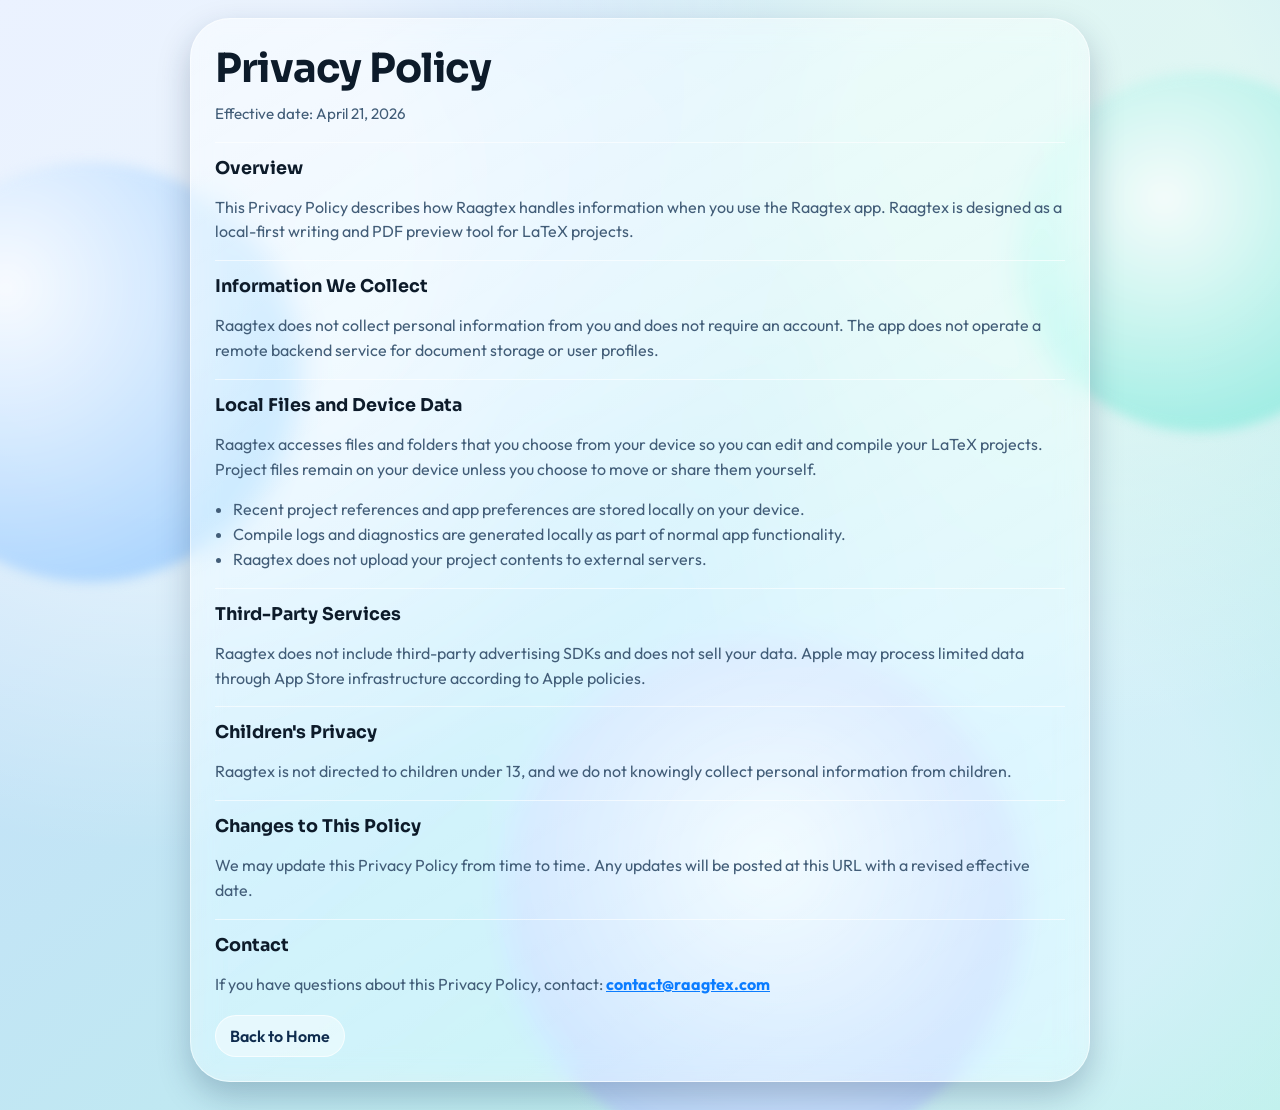
==== Website/privacy.html @ 2f1417db "privacy policy" ====
<!DOCTYPE html>
<html lang="en">

<head>
  <meta charset="UTF-8" />
  <meta name="viewport" content="width=device-width, initial-scale=1.0" />
  <title>Raagtex Privacy Policy</title>
  <meta name="description" content="Privacy Policy for the Raagtex app." />
  <link rel="preconnect" href="https://fonts.googleapis.com" />
  <link rel="preconnect" href="https://fonts.gstatic.com" crossorigin />
  <link href="https://fonts.googleapis.com/css2?family=Outfit:wght@400;500;600;700&amp;family=Sora:wght@500;700&amp;display=swap" rel="stylesheet" />
  <link rel="stylesheet" href="./styles.css" />
  <style>
    .legal-wrap {
      width: min(900px, calc(100% - 30px));
      margin: 18px auto 28px;
    }

    .legal-page {
      border-radius: 40px;
      padding: 24px;
    }

    .legal-page h1 {
      margin: 0;
      font-family: "Sora", sans-serif;
      font-size: clamp(1.8rem, 4.5vw, 2.5rem);
      letter-spacing: -0.02em;
    }

    .legal-meta {
      margin-top: 8px;
      color: var(--ink-soft);
      font-size: 0.95rem;
    }

    .legal-page section {
      margin-top: 16px;
      padding-top: 14px;
      border-top: 1px solid rgba(255, 255, 255, 0.6);
    }

    .legal-page h2 {
      margin: 0 0 8px;
      font-family: "Sora", sans-serif;
      font-size: 1.1rem;
    }

    .legal-page p,
    .legal-page li {
      color: var(--ink-soft);
      line-height: 1.55;
    }

    .legal-page ul {
      margin: 0;
      padding-left: 18px;
    }

    .legal-actions {
      margin-top: 18px;
      display: flex;
      gap: 10px;
      flex-wrap: wrap;
    }

    .legal-actions a {
      text-decoration: none;
      padding: 10px 14px;
      border-radius: 999px;
      color: #0f2c4e;
      background: rgba(255, 255, 255, 0.45);
      border: 1px solid rgba(255, 255, 255, 0.7);
      font-weight: 600;
    }
  </style>
</head>

<body>
  <div class="bg-blobs" aria-hidden="true">
    <div class="blob a"></div>
    <div class="blob b"></div>
    <div class="blob c"></div>
  </div>

  <div class="legal-wrap">
    <main class="legal-page glass">
      <h1>Privacy Policy</h1>
      <p class="legal-meta">Effective date: April 21, 2026</p>

      <section>
        <h2>Overview</h2>
        <p>
          This Privacy Policy describes how Raagtex handles information when you use the Raagtex app.
          Raagtex is designed as a local-first writing and PDF preview tool for LaTeX projects.
        </p>
      </section>

      <section>
        <h2>Information We Collect</h2>
        <p>
          Raagtex does not collect personal information from you and does not require an account.
          The app does not operate a remote backend service for document storage or user profiles.
        </p>
      </section>

      <section>
        <h2>Local Files and Device Data</h2>
        <p>
          Raagtex accesses files and folders that you choose from your device so you can edit and compile your LaTeX projects.
          Project files remain on your device unless you choose to move or share them yourself.
        </p>
        <ul>
          <li>Recent project references and app preferences are stored locally on your device.</li>
          <li>Compile logs and diagnostics are generated locally as part of normal app functionality.</li>
          <li>Raagtex does not upload your project contents to external servers.</li>
        </ul>
      </section>

      <section>
        <h2>Third-Party Services</h2>
        <p>
          Raagtex does not include third-party advertising SDKs and does not sell your data.
          Apple may process limited data through App Store infrastructure according to Apple policies.
        </p>
      </section>

      <section>
        <h2>Children's Privacy</h2>
        <p>
          Raagtex is not directed to children under 13, and we do not knowingly collect personal information from children.
        </p>
      </section>

      <section>
        <h2>Changes to This Policy</h2>
        <p>
          We may update this Privacy Policy from time to time. Any updates will be posted at this URL with a revised effective date.
        </p>
      </section>

      <section>
        <h2>Contact</h2>
        <p>
          If you have questions about this Privacy Policy, contact: <a class="inline" href="mailto:contact@raagtex.com">contact@raagtex.com</a>
        </p>
      </section>

      <div class="legal-actions">
        <a href="./index.html">Back to Home</a>
      </div>
    </main>
  </div>

  <script src="./script.js"></script>
</body>

</html>
---- Website/styles.css ----
:root {
  --bg: #c9dcff;
  --bg-2: #b9f1e8;
  --ink: #0d1b2a;
  --ink-soft: #425d78;
  --glass: rgba(255, 255, 255, 0.34);
  --glass-strong: rgba(255, 255, 255, 0.5);
  --line: rgba(255, 255, 255, 0.55);
  --shadow: rgba(21, 48, 82, 0.25);
  --accent: #0b7cff;
}

* {
  box-sizing: border-box;
}

html,
body {
  margin: 0;
  min-height: 100%;
}

body {
  font-family: "Outfit", sans-serif;
  color: var(--ink);
  background:
    radial-gradient(circle at 12% 18%, #ffffffa0 0 18%, transparent 45%),
    radial-gradient(circle at 82% 12%, #f0fff3a3 0 14%, transparent 42%),
    radial-gradient(circle at 78% 74%, #dff2ffa1 0 16%, transparent 40%),
    linear-gradient(140deg, var(--bg), var(--bg-2));
  overflow-x: hidden;
}

.bg-blobs {
  position: fixed;
  inset: 0;
  pointer-events: none;
  z-index: -1;
}

.blob {
  position: absolute;
  border-radius: 50%;
  filter: blur(6px);
  opacity: 0.65;
  mix-blend-mode: soft-light;
}

.blob.a {
  width: 420px;
  height: 420px;
  left: -120px;
  top: 18vh;
  background: radial-gradient(circle at 30% 30%, #ffffff, #6fb6ff);
}

.blob.b {
  width: 360px;
  height: 360px;
  right: -100px;
  top: 8vh;
  background: radial-gradient(circle at 40% 35%, #ffffff, #5de3d1);
}

.blob.c {
  width: 520px;
  height: 520px;
  right: 20vw;
  bottom: -260px;
  background: radial-gradient(circle at 50% 42%, #ffffff, #9fb8ff);
}

.shell {
  width: min(1150px, calc(100% - 30px));
  margin: 18px auto 28px;
  display: grid;
  grid-template-columns: 280px minmax(0, 1fr);
  gap: 16px;
}

.glass {
  border: 1px solid var(--line);
  background: linear-gradient(150deg, var(--glass-strong), var(--glass));
  backdrop-filter: blur(14px) saturate(140%);
  -webkit-backdrop-filter: blur(14px) saturate(140%);
  box-shadow: 0 14px 32px var(--shadow);
}

.nav {
  border-radius: 46px;
  padding: 20px;
  position: sticky;
  top: 14px;
  align-self: start;
}

.logo {
  width: 56px;
  height: 56px;
  border-radius: 18px;
  display: inline-flex;
  align-items: center;
  justify-content: center;
  font-family: "Sora", sans-serif;
  font-size: 1.1rem;
  font-weight: 700;
  letter-spacing: -0.03em;
  margin-bottom: 8px;
  background: rgba(255, 255, 255, 0.58);
  border: 1px solid rgba(255, 255, 255, 0.72);
  color: #0a3f7c;
}

.name {
  font-family: "Sora", sans-serif;
  font-size: 1.36rem;
  margin: 10px 0 6px;
  letter-spacing: -0.02em;
}

.muted {
  color: var(--ink-soft);
  font-size: 0.92rem;
}

.nav a {
  display: block;
  text-decoration: none;
  margin-top: 10px;
  padding: 10px 12px;
  color: #0f2c4e;
  font-weight: 600;
  border-radius: 26px;
  transition: transform 180ms ease, background 180ms ease;
}

.nav a:hover {
  transform: translateX(4px);
  background: rgba(255, 255, 255, 0.45);
}

.content {
  border-radius: 54px;
  padding: 22px;
}

.hero {
  border-radius: 32px;
  padding: 24px;
  margin-bottom: 14px;
}

.hero h1 {
  font-family: "Sora", sans-serif;
  margin: 0;
  font-size: clamp(2rem, 6vw, 3.15rem);
  letter-spacing: -0.025em;
}

.hero p {
  margin: 10px 0 0;
  color: var(--ink-soft);
  max-width: 70ch;
}

.kpis {
  display: grid;
  grid-template-columns: repeat(3, minmax(0, 1fr));
  gap: 12px;
  margin-top: 16px;
}

.kpi {
  padding: 12px;
  border-radius: 16px;
  border: 1px solid rgba(255, 255, 255, 0.7);
  background: rgba(255, 255, 255, 0.42);
}

.kpi strong {
  display: block;
  font-size: 1.2rem;
  font-family: "Sora", sans-serif;
}

.kpi span {
  color: var(--ink-soft);
  font-size: 0.9rem;
}

.grid {
  display: grid;
  gap: 12px;
  grid-template-columns: repeat(12, minmax(0, 1fr));
}

.card {
  border-radius: 32px;
  padding: 16px;
}

.card h2 {
  margin: 0 0 10px;
  font-size: 1.1rem;
  font-family: "Sora", sans-serif;
}

.preview-link {
  display: block;
  text-decoration: none;
  color: inherit;
  padding: 12px;
  border-radius: 16px;
  border: 1px solid rgba(255, 255, 255, 0.62);
  background: rgba(174, 225, 255, 0.45);
  transition: transform 180ms ease, background 180ms ease;
  margin-top: 10px;
}

.preview-link:hover {
  transform: translateY(-2px);
  background: rgba(255, 255, 255, 0.52);
}

.preview-link h3 {
  margin: 0 0 6px;
  font-family: "Sora", sans-serif;
  font-size: 1rem;
}

.preview-link p {
  margin: 0;
  color: var(--ink-soft);
}

span.tag {
  display: inline-block;
  margin: 0 8px 8px 0;
  padding: 7px 10px;
  border-radius: 999px;
  background: rgba(174, 225, 255, 0.45);
  border: 1px solid rgba(255, 255, 255, 0.7);
  font-size: 0.84rem;
  font-weight: 600;
}

ul.clean {
  margin: 0;
  padding-left: 18px;
}

ul.clean li {
  margin-bottom: 8px;
}

.footer {
  margin-top: 14px;
  color: #24456d;
  font-size: 0.85rem;
  text-align: right;
}

a.inline {
  color: var(--accent);
  font-weight: 700;
}

.shots-grid {
  display: grid;
  gap: 12px;
  grid-template-columns: repeat(2, minmax(0, 1fr));
}

.shot {
  margin: 0;
  border-radius: 18px;
  border: 1px solid rgba(255, 255, 255, 0.68);
  background: rgba(255, 255, 255, 0.4);
  overflow: hidden;
}

.shot-media {
  background: linear-gradient(140deg, rgba(214, 235, 255, 0.75), rgba(228, 249, 242, 0.75));
  padding: 8px;
}

.shot img {
  width: 100%;
  height: auto;
  object-fit: contain;
  display: block;
  border-radius: 10px;
}

.shot figcaption {
  padding: 10px 12px;
  font-size: 0.88rem;
  color: var(--ink-soft);
  font-weight: 600;
}

.span-7 {
  grid-column: span 7;
}

.span-5 {
  grid-column: span 5;
}

.span-12 {
  grid-column: span 12;
}

@media (max-width: 980px) {
  .shell {
    grid-template-columns: 1fr;
  }

  .nav {
    position: static;
  }

  .kpis {
    grid-template-columns: 1fr;
  }

  .span-7,
  .span-5,
  .span-12 {
    grid-column: span 12;
  }

  .shots-grid {
    grid-template-columns: 1fr;
  }
}
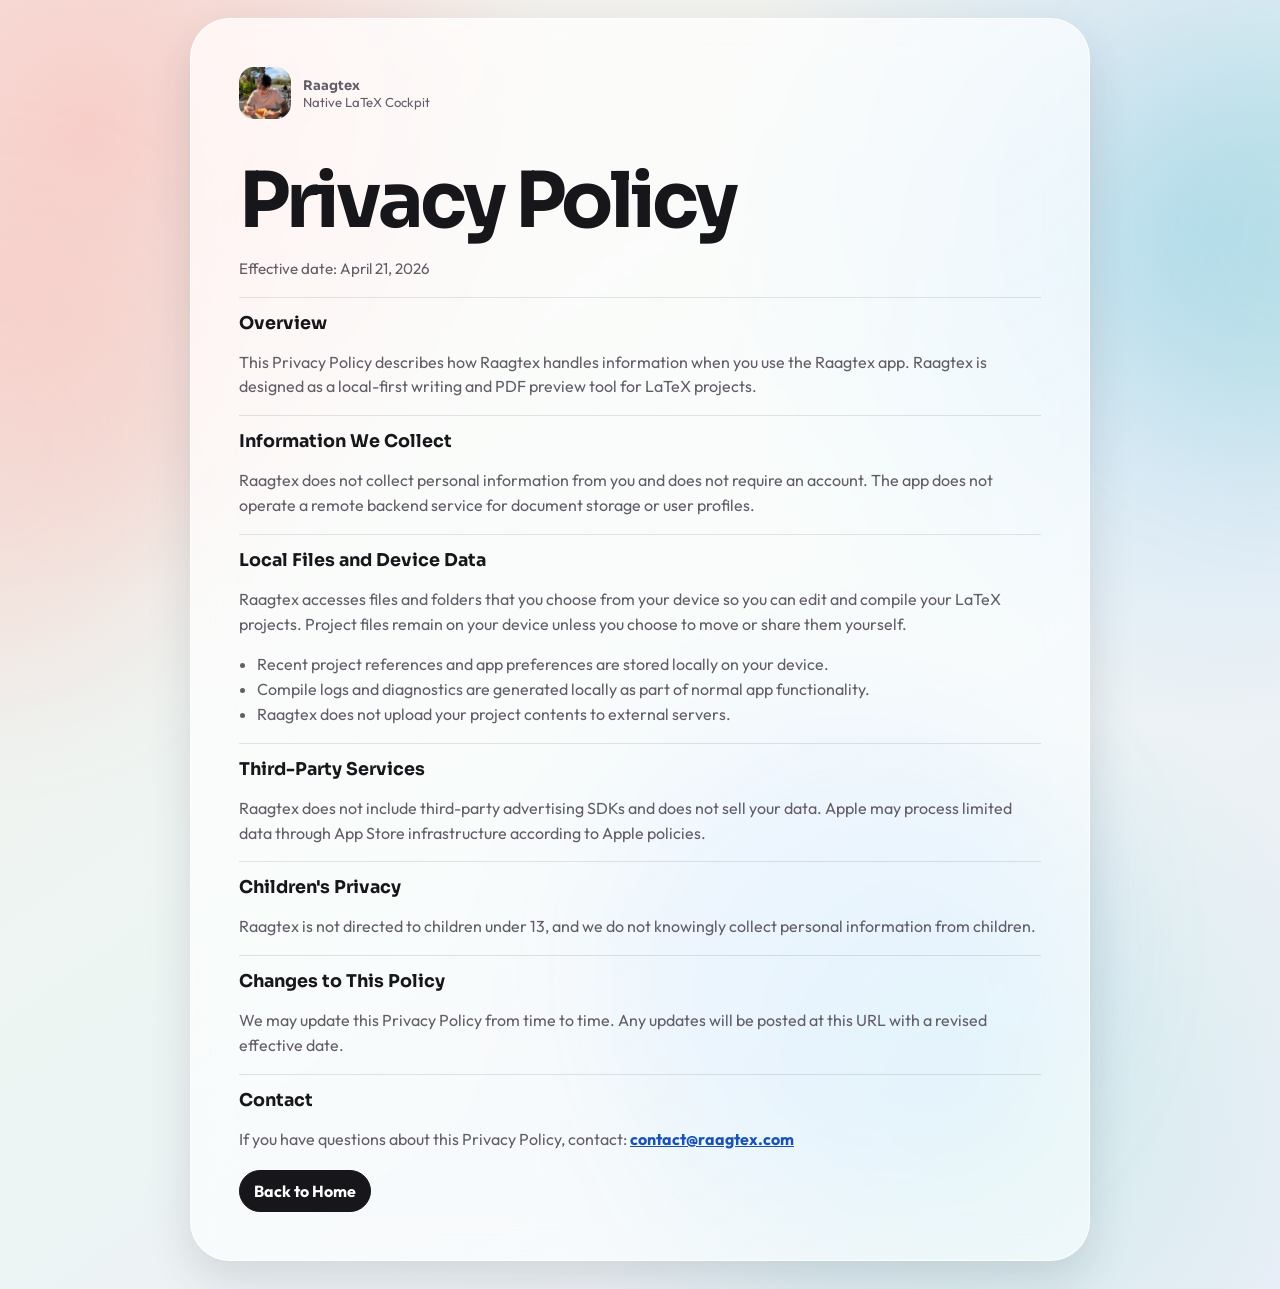
==== commit e7c469db: "Refresh Raagtex website design" ====
--- a/Website/privacy.html
+++ b/Website/privacy.html
@@ -18,14 +18,44 @@
 
     .legal-page {
       border-radius: 40px;
-      padding: 24px;
+      padding: clamp(22px, 4vw, 48px);
+    }
+
+    .legal-brand {
+      margin-bottom: 34px;
+      display: flex;
+      align-items: center;
+      gap: 12px;
+      color: inherit;
+      text-decoration: none;
+    }
+
+    .legal-brand img {
+      width: 52px;
+      height: 52px;
+      border-radius: 15px;
+      object-fit: cover;
+    }
+
+    .legal-brand strong,
+    .legal-brand span {
+      display: block;
+    }
+
+    .legal-brand strong {
+      font-family: "Sora", sans-serif;
+    }
+
+    .legal-brand span {
+      color: var(--ink-soft);
+      font-size: 0.82rem;
     }
 
     .legal-page h1 {
       margin: 0;
       font-family: "Sora", sans-serif;
-      font-size: clamp(1.8rem, 4.5vw, 2.5rem);
-      letter-spacing: -0.02em;
+      font-size: clamp(2.4rem, 6vw, 4.8rem);
+      letter-spacing: -0.05em;
     }
 
     .legal-meta {
@@ -37,7 +67,7 @@
     .legal-page section {
       margin-top: 16px;
       padding-top: 14px;
-      border-top: 1px solid rgba(255, 255, 255, 0.6);
+      border-top: 1px solid var(--line);
     }
 
     .legal-page h2 {
@@ -68,10 +98,10 @@
       text-decoration: none;
       padding: 10px 14px;
       border-radius: 999px;
-      color: #0f2c4e;
-      background: rgba(255, 255, 255, 0.45);
-      border: 1px solid rgba(255, 255, 255, 0.7);
-      font-weight: 600;
+      color: white;
+      background: var(--ink);
+      border: 1px solid var(--ink);
+      font-weight: 700;
     }
   </style>
 </head>
@@ -85,6 +115,10 @@
 
   <div class="legal-wrap">
     <main class="legal-page glass">
+      <a class="legal-brand" href="./index.html">
+        <img src="./assets/profile.webp" alt="Raaghav Thirumaligai" />
+        <span><strong>Raagtex</strong><span>Native LaTeX Cockpit</span></span>
+      </a>
       <h1>Privacy Policy</h1>
       <p class="legal-meta">Effective date: April 21, 2026</p>
 
--- a/Website/styles.css
+++ b/Website/styles.css
@@ -1,18 +1,21 @@
 :root {
-  --bg: #c9dcff;
-  --bg-2: #b9f1e8;
-  --ink: #0d1b2a;
-  --ink-soft: #425d78;
-  --glass: rgba(255, 255, 255, 0.34);
-  --glass-strong: rgba(255, 255, 255, 0.5);
-  --line: rgba(255, 255, 255, 0.55);
-  --shadow: rgba(21, 48, 82, 0.25);
-  --accent: #0b7cff;
-}
-
-* {
-  box-sizing: border-box;
-}
+  --ink: #17161b;
+  --ink-soft: #625d67;
+  --paper: #f5efe9;
+  --surface: rgba(255, 255, 255, 0.58);
+  --surface-strong: rgba(255, 255, 255, 0.76);
+  --line: rgba(34, 32, 40, 0.12);
+  --line-light: rgba(255, 255, 255, 0.8);
+  --shadow: rgba(39, 46, 58, 0.14);
+  --pink: #bd1b73;
+  --blue: #1852b5;
+  --navy: #173653;
+  --green: #087c69;
+}
+
+* { box-sizing: border-box; }
+
+html { scroll-behavior: smooth; }
 
 html,
 body {
@@ -21,316 +24,378 @@
 }
 
 body {
-  font-family: "Outfit", sans-serif;
   color: var(--ink);
   background:
-    radial-gradient(circle at 12% 18%, #ffffffa0 0 18%, transparent 45%),
-    radial-gradient(circle at 82% 12%, #f0fff3a3 0 14%, transparent 42%),
-    radial-gradient(circle at 78% 74%, #dff2ffa1 0 16%, transparent 40%),
-    linear-gradient(140deg, var(--bg), var(--bg-2));
+    radial-gradient(circle at 7% 10%, rgba(255, 146, 139, 0.35), transparent 29rem),
+    radial-gradient(circle at 94% 18%, rgba(111, 182, 255, 0.3), transparent 31rem),
+    radial-gradient(circle at 76% 86%, rgba(121, 220, 201, 0.24), transparent 27rem),
+    linear-gradient(145deg, #f5eee9 0%, #edf5f3 48%, #eceef8 100%);
+  font-family: "Outfit", sans-serif;
   overflow-x: hidden;
 }
+
+a { color: inherit; }
 
 .bg-blobs {
   position: fixed;
   inset: 0;
+  z-index: -1;
   pointer-events: none;
-  z-index: -1;
 }
 
 .blob {
   position: absolute;
   border-radius: 50%;
-  filter: blur(6px);
-  opacity: 0.65;
-  mix-blend-mode: soft-light;
-}
-
-.blob.a {
-  width: 420px;
-  height: 420px;
-  left: -120px;
-  top: 18vh;
-  background: radial-gradient(circle at 30% 30%, #ffffff, #6fb6ff);
-}
-
-.blob.b {
-  width: 360px;
-  height: 360px;
-  right: -100px;
-  top: 8vh;
-  background: radial-gradient(circle at 40% 35%, #ffffff, #5de3d1);
-}
-
-.blob.c {
-  width: 520px;
-  height: 520px;
-  right: 20vw;
-  bottom: -260px;
-  background: radial-gradient(circle at 50% 42%, #ffffff, #9fb8ff);
-}
+  filter: blur(70px);
+  opacity: 0.2;
+}
+
+.blob.a { width: 28rem; height: 28rem; left: -15rem; top: 25%; background: #ff9f91; }
+.blob.b { width: 25rem; height: 25rem; right: -13rem; top: 5%; background: #68c8b6; }
+.blob.c { width: 30rem; height: 30rem; right: 16%; bottom: -18rem; background: #7ba9ff; }
 
 .shell {
-  width: min(1150px, calc(100% - 30px));
+  width: min(1440px, calc(100% - 30px));
   margin: 18px auto 28px;
   display: grid;
-  grid-template-columns: 280px minmax(0, 1fr);
+  grid-template-columns: 250px minmax(0, 1fr);
   gap: 16px;
+  align-items: start;
 }
 
 .glass {
-  border: 1px solid var(--line);
-  background: linear-gradient(150deg, var(--glass-strong), var(--glass));
-  backdrop-filter: blur(14px) saturate(140%);
-  -webkit-backdrop-filter: blur(14px) saturate(140%);
-  box-shadow: 0 14px 32px var(--shadow);
+  border: 1px solid var(--line-light);
+  background: linear-gradient(150deg, var(--surface-strong), var(--surface));
+  box-shadow: 0 18px 44px var(--shadow);
+  backdrop-filter: blur(18px) saturate(135%);
+  -webkit-backdrop-filter: blur(18px) saturate(135%);
 }
 
 .nav {
-  border-radius: 46px;
-  padding: 20px;
   position: sticky;
   top: 14px;
-  align-self: start;
-}
-
-.logo {
-  width: 56px;
-  height: 56px;
-  border-radius: 18px;
+  max-height: calc(100svh - 28px);
+  padding: 18px;
+  border-radius: 34px;
+  overflow-y: auto;
+}
+
+.profile {
+  display: block;
+  color: inherit;
+  text-decoration: none;
+}
+
+.avatar {
+  width: 138px;
+  height: 138px;
+  display: block;
+  object-fit: cover;
+  border: 2px solid rgba(255, 255, 255, 0.78);
+  border-radius: 26px;
+  box-shadow: 0 8px 22px rgba(31, 66, 104, 0.2);
+}
+
+.profile-name {
+  margin: 12px 0 5px;
+  display: block;
+  font: 600 1.02rem/1.2 "Sora", sans-serif;
+  letter-spacing: -0.025em;
+}
+
+.profile-role {
+  display: block;
+  color: var(--ink-soft);
+  font-size: 0.78rem;
+  line-height: 1.4;
+}
+
+.nav-kicker,
+.eyebrow,
+.section-label {
+  color: var(--blue);
+  font-size: 0.68rem;
+  font-weight: 700;
+  letter-spacing: 0.13em;
+  text-transform: uppercase;
+}
+
+.nav-kicker { margin: 24px 0 8px; }
+.eyebrow { margin: 0 0 13px; }
+.section-label { margin: 0 0 8px; }
+
+.nav nav {
+  display: flex;
+  flex-direction: column;
+  gap: 3px;
+}
+
+.nav nav a {
+  min-height: 39px;
+  padding: 9px 11px;
+  display: grid;
+  grid-template-columns: 27px 1fr;
+  align-items: center;
+  border-radius: 12px;
+  color: var(--navy);
+  font-size: 0.8rem;
+  font-weight: 700;
+  text-decoration: none;
+  transition: transform 180ms ease, background 180ms ease, color 180ms ease;
+}
+
+.nav nav a span {
+  color: var(--pink);
+  font-size: 0.63rem;
+  letter-spacing: 0.08em;
+}
+
+.nav nav a:hover,
+.nav nav a:focus-visible,
+.nav nav a.active {
+  color: #0b417d;
+  background: rgba(255, 255, 255, 0.6);
+  outline: none;
+  transform: translateX(3px);
+}
+
+.nav-actions {
+  margin-top: 16px;
+  padding-top: 16px;
+  display: grid;
+  gap: 7px;
+  border-top: 1px solid var(--line);
+}
+
+.nav-actions a {
+  padding: 9px 10px;
+  border: 1px solid var(--line);
+  border-radius: 12px;
+  color: var(--navy);
+  font-size: 0.74rem;
+  font-weight: 700;
+  text-align: center;
+  text-decoration: none;
+}
+
+.nav-actions .nav-primary { border-color: var(--ink); background: var(--ink); color: white; }
+
+.content {
+  min-width: 0;
+  padding: clamp(18px, 3vw, 42px);
+  border-radius: 42px;
+  overflow: hidden;
+}
+
+.hero {
+  min-height: 76vh;
+  padding: clamp(28px, 4vw, 54px) 0 clamp(48px, 7vw, 88px);
+  display: grid;
+  grid-template-columns: minmax(0, 1.05fr) minmax(320px, 0.75fr);
+  gap: clamp(26px, 4vw, 64px);
+  align-items: center;
+}
+
+.hero h1 {
+  max-width: 820px;
+  margin: 0;
+  font: 700 clamp(2.8rem, 6vw, 5.9rem)/0.98 "Sora", sans-serif;
+  letter-spacing: -0.055em;
+}
+
+.hero h1 span { color: var(--pink); }
+
+.hero-lede {
+  max-width: 680px;
+  margin: 26px 0 0;
+  color: var(--ink-soft);
+  font-size: clamp(1.08rem, 1.8vw, 1.38rem);
+  line-height: 1.52;
+}
+
+.hero-actions {
+  margin-top: 28px;
+  display: flex;
+  flex-wrap: wrap;
+  gap: 10px;
+}
+
+.button {
+  min-height: 46px;
+  padding: 11px 18px;
   display: inline-flex;
   align-items: center;
   justify-content: center;
-  font-family: "Sora", sans-serif;
-  font-size: 1.1rem;
+  border-radius: 999px;
   font-weight: 700;
-  letter-spacing: -0.03em;
-  margin-bottom: 8px;
-  background: rgba(255, 255, 255, 0.58);
-  border: 1px solid rgba(255, 255, 255, 0.72);
-  color: #0a3f7c;
-}
-
-.name {
-  font-family: "Sora", sans-serif;
-  font-size: 1.36rem;
-  margin: 10px 0 6px;
-  letter-spacing: -0.02em;
-}
-
-.muted {
-  color: var(--ink-soft);
-  font-size: 0.92rem;
-}
-
-.nav a {
-  display: block;
   text-decoration: none;
-  margin-top: 10px;
-  padding: 10px 12px;
-  color: #0f2c4e;
-  font-weight: 600;
-  border-radius: 26px;
-  transition: transform 180ms ease, background 180ms ease;
-}
-
-.nav a:hover {
-  transform: translateX(4px);
-  background: rgba(255, 255, 255, 0.45);
-}
-
-.content {
-  border-radius: 54px;
-  padding: 22px;
-}
-
-.hero {
-  border-radius: 32px;
-  padding: 24px;
-  margin-bottom: 14px;
-}
-
-.hero h1 {
-  font-family: "Sora", sans-serif;
-  margin: 0;
-  font-size: clamp(2rem, 6vw, 3.15rem);
-  letter-spacing: -0.025em;
-}
-
-.hero p {
-  margin: 10px 0 0;
-  color: var(--ink-soft);
-  max-width: 70ch;
-}
+  transition: transform 180ms ease, box-shadow 180ms ease;
+}
+
+.button:hover,
+.button:focus-visible { transform: translateY(-2px); }
+.button-primary { background: var(--ink); color: white; box-shadow: 0 10px 24px rgba(23,22,27,0.17); }
+.button-secondary { border: 1px solid var(--line); background: rgba(255,255,255,0.66); }
 
 .kpis {
+  margin-top: 38px;
   display: grid;
   grid-template-columns: repeat(3, minmax(0, 1fr));
   gap: 12px;
-  margin-top: 16px;
 }
 
 .kpi {
+  min-height: 100px;
+  padding: 15px 14px;
+  border-top: 1px solid var(--line);
+}
+
+.kpi strong {
+  display: block;
+  color: var(--pink);
+  font: 700 clamp(1.2rem, 2vw, 1.55rem)/1.15 "Sora", sans-serif;
+  letter-spacing: -0.035em;
+}
+
+.kpi span { display: block; margin-top: 8px; color: var(--ink-soft); font-size: 0.88rem; line-height: 1.4; }
+
+.hero-media {
+  margin: 0;
   padding: 12px;
-  border-radius: 16px;
-  border: 1px solid rgba(255, 255, 255, 0.7);
-  background: rgba(255, 255, 255, 0.42);
-}
-
-.kpi strong {
-  display: block;
-  font-size: 1.2rem;
-  font-family: "Sora", sans-serif;
-}
-
-.kpi span {
-  color: var(--ink-soft);
-  font-size: 0.9rem;
-}
+  border-radius: 34px;
+  background: #17161b;
+  box-shadow: 0 28px 56px rgba(23,22,27,0.22);
+  transform: rotate(1.5deg);
+}
+
+.hero-media img {
+  width: 100%;
+  display: block;
+  border-radius: 24px;
+}
+
+.hero-media figcaption { padding: 11px 8px 5px; color: #f7f2ed; font-size: 0.8rem; line-height: 1.4; }
 
 .grid {
   display: grid;
-  gap: 12px;
   grid-template-columns: repeat(12, minmax(0, 1fr));
+  gap: 14px;
 }
 
 .card {
-  border-radius: 32px;
-  padding: 16px;
+  padding: clamp(20px, 2.5vw, 30px);
+  border-radius: 28px;
 }
 
 .card h2 {
-  margin: 0 0 10px;
-  font-size: 1.1rem;
-  font-family: "Sora", sans-serif;
-}
+  margin: 0 0 16px;
+  font: 700 clamp(1.15rem, 2vw, 1.55rem)/1.2 "Sora", sans-serif;
+  letter-spacing: -0.035em;
+}
+
+.card p,
+.card li { line-height: 1.5; }
 
 .preview-link {
-  display: block;
+  margin-top: 10px;
+  padding: 15px;
+  display: block;
+  border: 1px solid var(--line-light);
+  border-radius: 18px;
+  background: rgba(255,255,255,0.48);
+  color: inherit;
   text-decoration: none;
-  color: inherit;
-  padding: 12px;
-  border-radius: 16px;
-  border: 1px solid rgba(255, 255, 255, 0.62);
-  background: rgba(174, 225, 255, 0.45);
-  transition: transform 180ms ease, background 180ms ease;
-  margin-top: 10px;
-}
-
-.preview-link:hover {
+  transition: transform 180ms ease, background 180ms ease, box-shadow 180ms ease;
+}
+
+.preview-link:hover,
+.preview-link:focus-visible {
+  background: rgba(255,255,255,0.76);
+  box-shadow: 0 14px 28px rgba(37,48,61,0.09);
   transform: translateY(-2px);
-  background: rgba(255, 255, 255, 0.52);
-}
-
-.preview-link h3 {
-  margin: 0 0 6px;
-  font-family: "Sora", sans-serif;
-  font-size: 1rem;
-}
-
-.preview-link p {
-  margin: 0;
-  color: var(--ink-soft);
-}
-
-span.tag {
+}
+
+.preview-link h3 { margin: 0 0 6px; font: 600 1rem/1.3 "Sora", sans-serif; letter-spacing: -0.025em; }
+.preview-link p { margin: 0; color: var(--ink-soft); }
+
+.tag {
+  margin: 0 7px 8px 0;
+  padding: 7px 11px;
   display: inline-block;
-  margin: 0 8px 8px 0;
-  padding: 7px 10px;
+  border: 1px solid var(--line);
   border-radius: 999px;
-  background: rgba(174, 225, 255, 0.45);
-  border: 1px solid rgba(255, 255, 255, 0.7);
-  font-size: 0.84rem;
-  font-weight: 600;
-}
-
-ul.clean {
-  margin: 0;
-  padding-left: 18px;
-}
-
-ul.clean li {
-  margin-bottom: 8px;
-}
-
-.footer {
-  margin-top: 14px;
-  color: #24456d;
-  font-size: 0.85rem;
-  text-align: right;
-}
-
-a.inline {
-  color: var(--accent);
+  background: rgba(255,255,255,0.58);
+  color: #24425f;
+  font-size: 0.83rem;
   font-weight: 700;
 }
 
+ul.clean { margin: 0; padding-left: 19px; }
+ul.clean li { margin-bottom: 9px; }
+
 .shots-grid {
   display: grid;
-  gap: 12px;
   grid-template-columns: repeat(2, minmax(0, 1fr));
+  gap: 14px;
 }
 
 .shot {
   margin: 0;
-  border-radius: 18px;
-  border: 1px solid rgba(255, 255, 255, 0.68);
-  background: rgba(255, 255, 255, 0.4);
+  border: 1px solid var(--line-light);
+  border-radius: 22px;
+  background: rgba(255,255,255,0.48);
   overflow: hidden;
 }
 
-.shot-media {
-  background: linear-gradient(140deg, rgba(214, 235, 255, 0.75), rgba(228, 249, 242, 0.75));
-  padding: 8px;
-}
-
-.shot img {
-  width: 100%;
-  height: auto;
-  object-fit: contain;
-  display: block;
-  border-radius: 10px;
-}
-
-.shot figcaption {
-  padding: 10px 12px;
-  font-size: 0.88rem;
-  color: var(--ink-soft);
-  font-weight: 600;
-}
-
-.span-7 {
-  grid-column: span 7;
-}
-
-.span-5 {
-  grid-column: span 5;
-}
-
-.span-12 {
-  grid-column: span 12;
+.shot-media { padding: 8px; background: #f7f3ef; }
+.shot img { width: 100%; height: auto; display: block; border-radius: 15px; }
+.shot figcaption { padding: 11px 13px; color: var(--ink-soft); font-size: 0.85rem; font-weight: 600; }
+
+.span-5 { grid-column: span 5; }
+.span-7 { grid-column: span 7; }
+.span-12 { grid-column: span 12; }
+
+.footer { margin-top: 18px; color: var(--ink-soft); font-size: 0.84rem; text-align: right; }
+a.inline { color: var(--blue); font-weight: 700; }
+code { padding: 0.12em 0.35em; border-radius: 6px; background: rgba(20,19,26,0.07); }
+
+.reveal {
+  opacity: 0;
+  transform: translateY(16px);
+  transition: opacity 500ms ease, transform 500ms ease;
+}
+
+.reveal.visible { opacity: 1; transform: none; }
+
+@media (max-width: 1120px) {
+  .hero { min-height: 0; grid-template-columns: 1fr; }
+  .hero-media { width: min(720px, 100%); transform: none; }
 }
 
 @media (max-width: 980px) {
-  .shell {
-    grid-template-columns: 1fr;
-  }
-
-  .nav {
-    position: static;
-  }
-
-  .kpis {
-    grid-template-columns: 1fr;
-  }
-
-  .span-7,
-  .span-5,
-  .span-12 {
-    grid-column: span 12;
-  }
-
-  .shots-grid {
-    grid-template-columns: 1fr;
-  }
-}
+  .shell { width: calc(100% - 16px); margin: 8px auto 24px; grid-template-columns: 1fr; gap: 8px; }
+  .nav { z-index: 30; top: 8px; max-height: none; padding: 7px 9px; display: flex; align-items: center; gap: 7px; border-radius: 24px; overflow-x: auto; overflow-y: hidden; }
+  .profile { flex: 0 0 auto; display: flex; align-items: center; }
+  .avatar { width: 40px; height: 40px; border-radius: 12px; }
+  .profile-name, .profile-role, .nav-kicker, .nav-actions { display: none; }
+  .nav nav { margin-left: auto; flex-direction: row; gap: 2px; }
+  .nav nav a { width: 38px; height: 38px; min-height: 38px; padding: 0; grid-template-columns: 1fr; place-items: center; font-size: 0; }
+  .nav nav a span { font-size: 0.64rem; }
+  .content { border-radius: 30px; }
+  .kpis { grid-template-columns: 1fr; }
+  .span-5, .span-7, .span-12 { grid-column: span 12; }
+}
+
+@media (max-width: 700px) {
+  .content { padding: 14px; }
+  .hero { padding-top: 36px; }
+  .hero h1 { font-size: clamp(2.45rem, 12vw, 3.65rem); }
+  .card { border-radius: 24px; }
+  .shots-grid { grid-template-columns: 1fr; }
+}
+
+@media (prefers-reduced-motion: reduce) {
+  html { scroll-behavior: auto; }
+  *, *::before, *::after { transition: none !important; }
+  .reveal { opacity: 1; transform: none; }
+}
